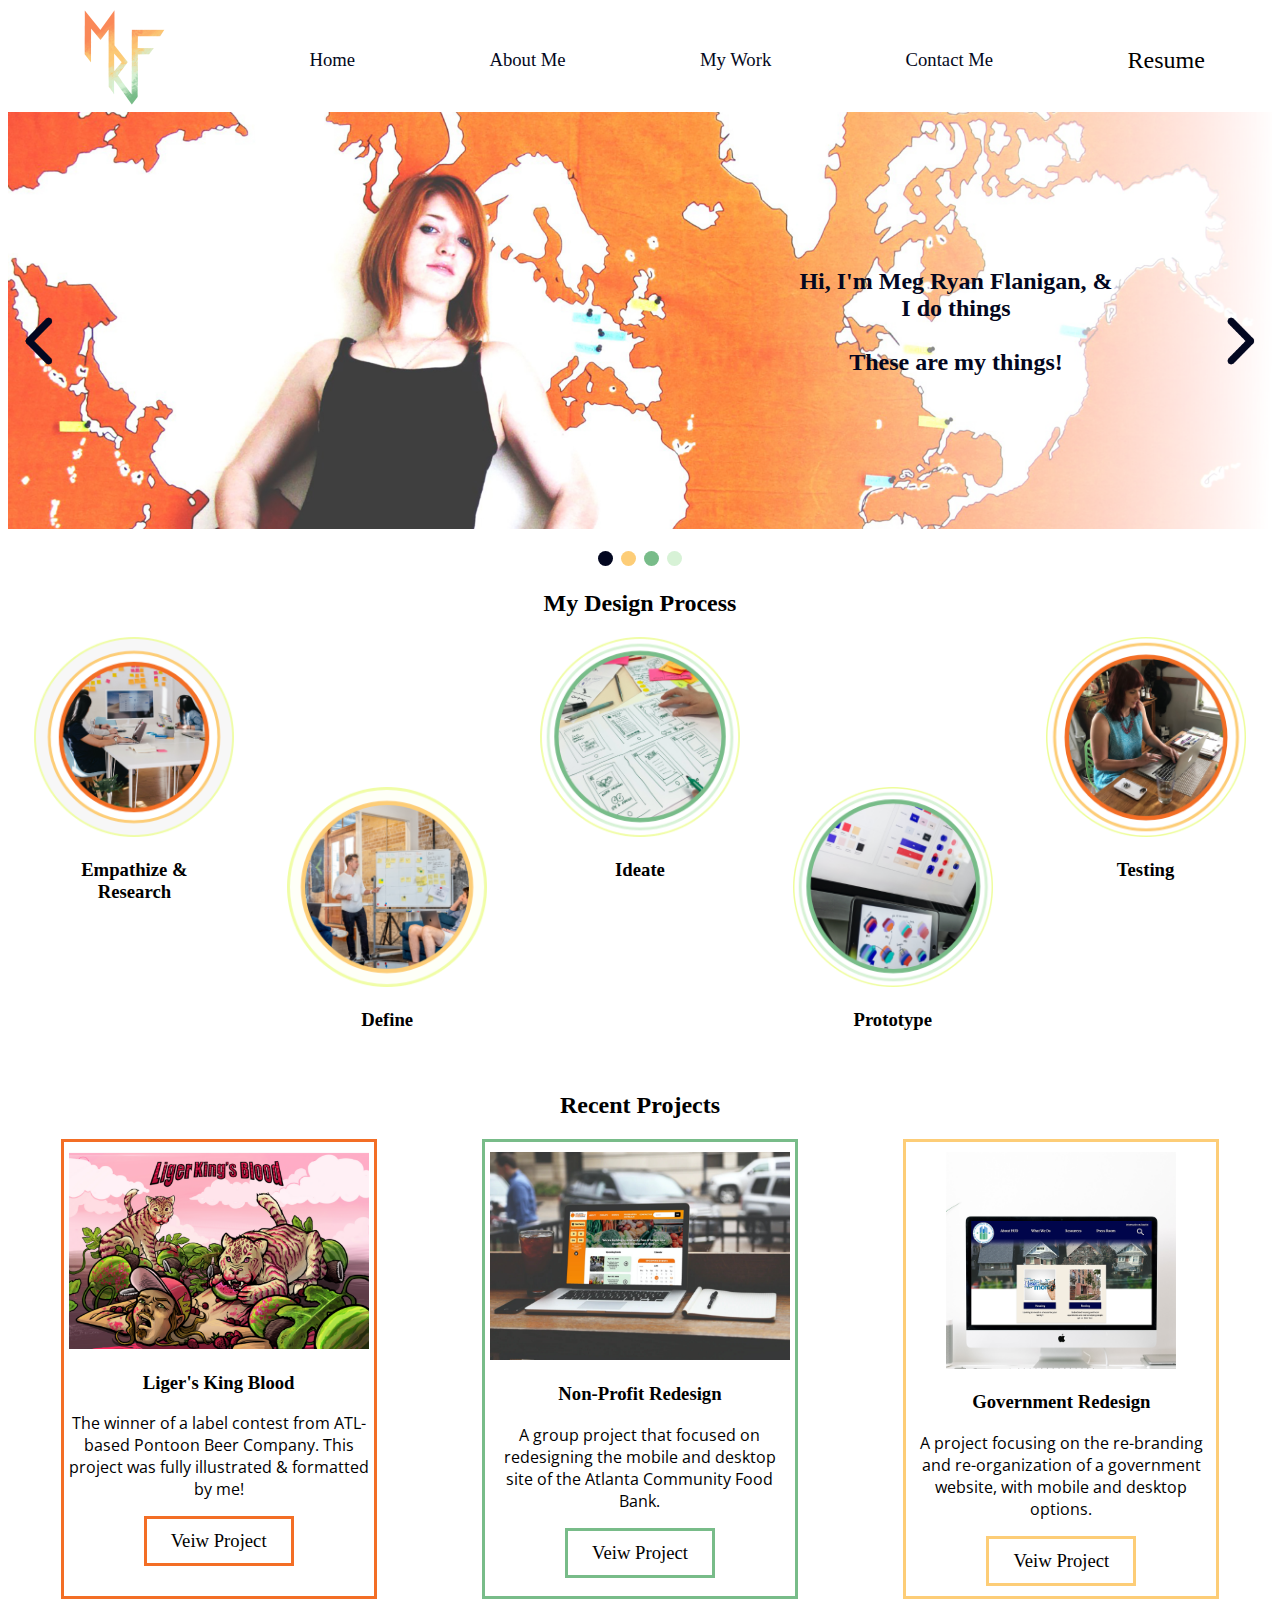
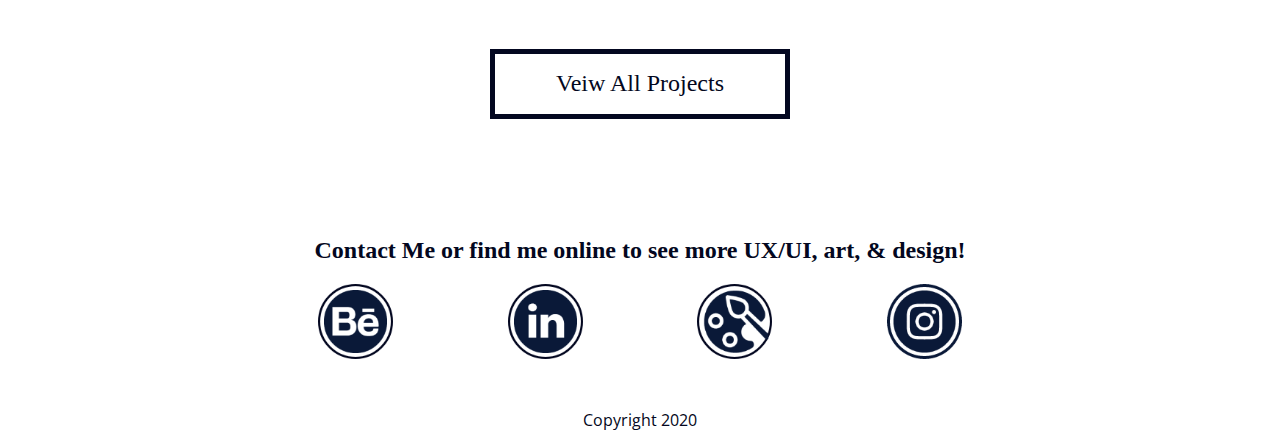
==== index.html @ c644598f "Added google analytics" ====
<!DOCTYPE html>
<html lang="en">
<head>
    <meta charset="UTF-8">
    <meta name="viewport" content="width=device-width, initial-scale=1.0">
    <title>Meg Ryan Flanigan Portfolio</title>
    <!-- Global site tag (gtag.js) - Google Analytics -->
<script async src="https://www.googletagmanager.com/gtag/js?id=UA-165675591-1"></script>
<script>
  window.dataLayer = window.dataLayer || [];
  function gtag(){dataLayer.push(arguments);}
  gtag('js', new Date());

  gtag('config', 'UA-165675591-1');
</script>

</head>
<link href="https://fonts.googleapis.com/css2?family=Baloo+2:wght@400;500;600&family=Open+Sans:ital@0;1&display=swap" rel="stylesheet">
<link rel="stylesheet" type="text/css" href="CSS/style.css">
<body>

    <nav>

        <div class="nav-item"><img id="logo" src="Images/logo-icon.png" alt="Artists Logo" height="100px"></div>
        <div class="nav-item nav-title home currantPage"><a href="index.html" class="home"></a>Home</a></div>
        <div class="nav-item nav-title about"><a href="about.html" class="about-me">About Me</a></div>
        <div class="nav-item nav-title work"><a href="work.html" class="my-work">My Work</a></div>
        <div class="nav-item nav-title contact">Contact Me</div>
        <div class="nav-item Resume">Resume</div>

        <div class="icons">
            <img src="Images/logo-icon.png" height="100px">
            <a href="index.html">
                <img src="Images/homeIcon.png" height="50px" class="icon-title">
            </a>
            <a href="about.html">
                <img src="Images/user.png" height="50px" class="icon-title">
            </a>
            <a href="work.html">
                <img src="Images/work.png" height="50px" class="icon-title">
            </a>
            <img class="icon-title" src="Images/mail.png" height="50px">
            <img src="Images/resumeIcon.png" height="50px">
          </div>
    
    </nav>

   <!-- <div class="slideshow-container">
        <div class="slider-outer">

            <a class="prev" onclick="plusSlides(-1)"><img src="Images/ArrowPrev.png" height="50px" alt=""></a>

                <div class="slider-inner">

                <div class="mySlides active">
                     <img src="Images/HiHero.png" style="width:100%">
                     <div class="text">Hi, I'm Meg Ryan Flanigan, & I do things <br> <br>These are my things!</div>
                </div>
        
                <div class="mySlides">
                     <img src="Images/UX:UIHero.png" style="width:100%">
                     <div class="text">UX & UI Design</div>
                </div>
        
                <div class="mySlides">
                     <img src="Images/GDHero.png" style="width:100%">
                     <div class="text">Graphic Design</div>
                </div>

                <div class="mySlides">
                     <img src="Images/ArtHerp.png" style="width:100%">
                     <div class="text">Art & Illustration</div>
                </div>

                </div>

          <a class="next" onclick="plusSlides(1)"><img src="Images/ArrowNext.png" height="50px" alt=""></a>
        </div>
       
    </div>-->

    <!-- Slideshow container -->
<div class="slideshow-container">

    <!-- Full-width images with number and caption text -->
    <div class="mySlides">
        <img src="Images/HiHero.png" style="width:100%">
        <div class="text">Hi, I'm Meg Ryan Flanigan, & I do things <br> <br>These are my things!</div>
   </div>

   <div class="mySlides">
        <img src="Images/UX:UIHero.png" style="width:100%">
        <div class="text">UX & UI Design</div>
   </div>

   <div class="mySlides">
        <img src="Images/GDHero.png" style="width:100%">
        <div class="text">Graphic Design</div>
   </div>

   <div class="mySlides">
        <img src="Images/ArtHerp.png" style="width:100%">
        <div class="text">Art & Illustration</div>
   </div>
  
    <!-- Next and previous buttons -->
    <a class="prev" onclick="plusSlides(-1)"><img src="Images/ArrowPrev.png" height="50px" alt=""></a>
    <a class="next" onclick="plusSlides(1)"><img src="Images/ArrowNext.png" height="50px" alt=""></a>
  </div>
  <br>
  
  <!-- The dots/circles -->
  <div style="text-align:center">
    <span class="dot one" onclick="currentSlide(1)"></span>
    <span class="dot two" onclick="currentSlide(2)"></span>
    <span class="dot three" onclick="currentSlide(3)"></span>
    <span class="dot four" onclick="currentSlide(4)"></span>
  </div>

    <h2>My Design Process</h2>

    <div class="skills-container">

        
        <div class=" process up"><img id="Empathize" src="Images/Empathy-Research.png" width="200px" alt=""><h3>Empathize & <br> Research</h3></div>
        <div id="EmpathySkills">
            <h3>Empathize & Research</h3>
            <p>Proto-personas <br>Writing surveys & polls<br>User Observation<br>Qualitative Interviews<br><br>Great communication & people skills from a decade in the service industry, combined with an interest in why people do what they do, makes for solid User Research (in my opinion anyway)!</p>
        </div>
        <div class=" process down"><img id="Definition" src="Images/Ideate.png" width="200px" alt=""><h3>Define</h3></div>
        <div id="DefinitionSkills">
            <h3>Definition</h3>
            <p>Affinity Diagrams<br>User Insights<br>Data Analysis<br>User Personas<br>Competitor Analysis</p>
        </div>
        <div class="process up"><img id="Ideation" src="Images/Define.png" width="200px" alt=""><h3>Ideate</h3></div>
        <div id="IdeationSkills">
            <h3>Ideation</h3>
            <p>Sketching, so much sketching<br>Storyborading & Storytelling<br>Brainstorming<br>UI Design<br>Annotating and Redlining<br><br>I have a deep passion for the UI and branding aspect of projects, so I have a lot of experience in this area. I enjoy trying many different options in order to get the combination that will look and work the best according to what the product needs.</p>
        </div>
        <div class=" process down"><img id="Prototyping" src="Images/Proto.png" width="200px" alt=""><h3>Prototype</h3></div>
        <div id="PrototypingSkills">
            <h3>Prototypying</h3>
            <p>Strong design skills, background in graphic design and art.<br>Wireframing<br>Advanced Prototyping<br>XD & Figma<br>Branding<br><br>I believe in order to sell a product, users and stakeholders should be able to see almost exactly how it would work. I love going in to the smaller details and creating prototypes that look and act almost exactly like the finished product, for the most accurate user tests.</p>
        </div>
        <div class="process up"><img id="Testing" src="Images/Test.png" width="200px" alt=""><h3>Testing</h3></div>
        <div id="TestingSkills">
            <h3>Testing</h3>
            <p>Usability testing<br>Task Analysis<br>Presentations<br>User Interaction</p>
        </div>
       
    </div>

    <h2>Recent Projects</h2>

    <div class="Recent-Projects">
      
        <div class="project LKB">
            <img src="Images/LigerKingsBlood.png" width="300px" alt="">
            <h3>Liger's King Blood</h3>
            <p>The winner of a label contest from ATL-based Pontoon Beer Company. This project was fully illustrated & formatted by me!</p>
            <button class="LKB">Veiw Project</button>
        </div>

        <div class="project AFB">
            <img src="Images/FoodMock.png" width="300px" alt="">
            <h3>Non-Profit Redesign</h3>
            <p>A group project that focused on redesigning the mobile and desktop site of the Atlanta Community Food Bank. </p>
            <button class="AFB">Veiw Project</button>
        </div>

        <div class="project HUD">
            <img src="Images/HUDMock.png" width="230px" alt="">
            <h3>Government Redesign</h3>
            <p>A project focusing on the re-branding and re-organization of a government website, with mobile and desktop options.</p>
            <button class="HUD">Veiw Project</button>
        </div>
    </div>

    <div class="lastButton">
        <button class="AllProjects"><a href="work.html" class="my-work">Veiw All Projects</button>
    </div>
    
    <br>

<footer>
    <h2>Contact Me or find  me online to see more UX/UI, art, & design!</h2>
    <div class="foot-icons">
        <img src="Images/Behance.png" width="75px" height="75px" alt="">
        <img src="Images/Linkin.png" width="75px" height="75px" alt="">
        <img src="Images/ArtSite.png" width="75px" height="75px" alt="">
        <img src="Images/Group 25.png" width="75px" height="75px" alt="">
    </div>
    <p>Copyright 2020</p>
</footer>

<script
src="https://code.jquery.com/jquery-3.4.1.js"></script>
<script src="js/index.js"></script>
---- CSS/style.css ----
/*General Stuff*/
h1, h2 , h3, h4, h5, h6 {
    font-family: 'Baloo Da 2', cursive;
    text-align: center;
}

p {
    font-family: 'Open Sans', sans-serif;
}

button {
    font-family: 'Baloo Da 2', cursive;
    font-weight: 400;
    font-size: 14pt;
    width: 150px;
    height: 50px;
    background-color: white;
    border: #030720 3px solid;
}

a {
    color: #030720;
    text-decoration: none;
}

a:hover {
    font-weight: 600;
}
/*Nav Stuff*/
nav {
    width: 100%;
    display: flex;
    justify-content: space-around;
    align-items: center;
}

.icons {
    display: none;
}

.nav-title {
    font-family: 'Baloo Da 2', cursive;
    text-decoration: none;
    font-weight: 400;
    font-size: 14pt;
    color: #030720;
}

/* Specific Nav Items*/

.Resume {
    font-family: 'Baloo Da 2', cursive;
    font-size: 18pt;
    font-weight: 500;
}

.Resume:hover {
    color: #F36E25;
    font-weight: 600;
}


/*Hero Carosoul*/

/* Slideshow container */
.mySlides {
    position: relative;
  text-align: center;
  color:#030720;
  display: none;
}

/*.active {
    display: inline-block;
}*/

.text {
  font-family: 'Baloo Da 2', cursive;
  font-size: 18pt;
  font-weight: 600;  
  position: absolute;
  top: 50%;
  left: 75%;
  transform: translate(-50%, -50%);
}

/* Slideshow container */

.slideshow-container {
  max-width: 100%;
  position: relative;
  margin: auto;
}

/* Hide the images by default */
.mySlides {
  display: none;
}

/* Next & previous buttons */
.prev, .next {
  cursor: pointer;
  position: absolute;
  top: 50%;
  width: auto;
  margin-top: -22px;
  padding: 16px;
  color: white;
  font-weight: bold;
  font-size: 18px;
  transition: 0.6s ease;
  border-radius: 0 3px 3px 0;
  user-select: none;
}

/* Position the "next button" to the right */
.next {
  right: 0;
  border-radius: 3px 0 0 3px;
}

/* On hover, add a black background color with a little bit see-through */
.prev:hover, .next:hover {
  background-color: rgba(0,0,0,0.8);
}


/* The dots/bullets/indicators */
.dot {
  cursor: pointer;
  height: 15px;
  width: 15px;
  margin: 0 2px;
  background-color: #ddd;
  border-radius: 50%;
  display: inline-block;
  transition: background-color 0.6s ease;
}

.one {
    background-color: #F36E25;
}
.two {
    background-color: #FDCD77;
}
.three {
    background-color: #78BC89;
}
.four {
    background-color: #D7F2D6;
}
.active, .dot:hover {
  background-color: #030720;
}

/* Fading animation */
.fade {
  -webkit-animation-name: fade;
  -webkit-animation-duration: 1.5s;
  animation-name: fade;
  animation-duration: 1.5s;
}

@-webkit-keyframes fade {
  from {opacity: .4}
  to {opacity: 1}
}

@keyframes fade {
  from {opacity: .4}
  to {opacity: 1}
}

/*Skills*/
.skills-container {
    display: flex;
    flex-direction: row;
    justify-content: space-around;
    text-align: center;
}


.up {
    margin-bottom: 150px;
}

.down {
    margin-top: 150px;
}

#EmpathySkills {
    width: 300px;
    height: auto;
    position: absolute;
    left: 250px;
    padding: 10px;
    background-color: #ffffff;
    border: solid 3px #F36E25;
    box-shadow: 5px 5px 5px #F36E25;
    z-index: 100;
    display: none;
}

#DefinitionSkills {
    width: 300px;
    height: auto;
    position: absolute;
    padding: 10px;
    background-color: #ffffff;
    box-shadow: 5px 5px 5px #FDCD77;
    border: solid 3px #FDCD77;
    z-index: 100;
    display: none;
}

#IdeationSkills {
    width: 300px;
    height: auto;
    position: absolute;
    right: 150px;
    padding: 10px;
    background-color: #ffffff;
    box-shadow: 5px 5px 5px #78BC89;
    border: solid 3px #78BC89;
    z-index: 100;
    display: none;
}

#PrototypingSkills {
    width: 300px;
    height: auto;
    position: absolute;
    padding: 10px;
    background-color: #ffffff;
    box-shadow: 5px 5px 5px #78BC89;
    border: solid 3px #78BC89;
    z-index: 100;
    display: none;
}

#TestingSkills {
    width: 300px;
    height: auto;
    position: absolute;
    right: 200px;
    padding: 10px;
    background-color: #ffffff;
    box-shadow: 5px 5px 5px #F36E25;
    border: solid 3px #F36E25;
    z-index: 100;
    display: none;
}

/*Recent Projects*/
.Recent-Projects {
    display: flex;
    flex-direction: row;
    justify-content: space-around;
    text-align: center;
}

.project {
    width: 300px;
    padding: 10px 5px 10px 5px;
}
/* Specific Projects*/

.Recent-Projects .LKB {
    border: 3px solid #F36E25;
}

.Recent-Projects .AFB {
    border: 3px solid #78BC89;
}

.Recent-Projects .HUD {
    border: 3px solid #FDCD77;
}


.lastButton {
    display: flex;
    justify-content: center;

}
.AllProjects {
    width: 300px;
    height: 70px;
    border: solid 5px #030720;
    margin-top: 50px;
    font-size: 18pt;
}
button:hover {
    font-weight: 600;
    border: solid #030720 5px;
}

/*About CSS*/
#aboutMe {
    display: flex;
    justify-content: start;
    margin-left: 50px;
    margin-top: -20px;
}

/*.fact-text {
    font-family: 'Baloo Da 2', cursive;
    font-size: 14px;
    text-align: center;
}*/



#mainAbout {
    display: flex;
    justify-content: center;
    margin-left: 5%;
    margin-right: 5%;
    margin-bottom: 1%;
}

#Hi {
    color: #fa8858;
    text-align: left;
}

#mainPara {
    display: flex;
    flex-direction: column;
    padding-left: 20px;
}

#mainImage {
    float: left;
}

#otherAbout {
    display: flex;
    flex-direction: column;
    justify-content: left;
    align-items: flex-start;
    margin-left: 15%;
    margin-right: 15%;
    margin-bottom: 1%;
}

.otherInterests {
    font-family: 'Baloo Da 2', cursive;
    font-size: 18pt;
    color: #fa8858;
    background:none ;
}

#otherPics {
    display: flex;
    justify-content: center;
    margin-bottom: 40px;
}

.top {
    margin-bottom: 50px;
}

.bottom {
    margin-top: 50px;
}


/*Work*/
.csInfo {
    display: flex;
    justify-content: center;
    flex-direction: column;
    align-items: center;
    background-color: #030720;
    color: #D7F2D6;
    text-align: center;
    height: 300px;
}
/*Grid*/

#workGrid {
    margin: 0px 8% 5% 8%;
    display: grid;
    grid-template-columns: 1fr 1fr 1fr;
    grid-template-rows: auto auto auto;
    row-gap: 10px;
    grid-template-areas:  
    "hudMock hudInfo hudInfo"
    "victualInfo victualInfo victualMock"
    "foodMock foodInfo foodInfo";
}


#hudMock {
    grid-area: hudMock;
    text-align: center;
}
#hudInfo {
    grid-area: hudInfo;
}

#victualInfo {
    grid-area: victualInfo;
}
#victualMock {
    grid-area: victualMock;
    text-align: center;
}

#foodMock {
    grid-area: foodMock;
    text-align: center;
}
#foodInfo {
    grid-area: foodInfo;
}

#csButtonOrange {
    background-color: #ffffff;
    border: #F36E25 solid 3px;
    width: 200px;
}

#csButtonYellow {
    background-color: #ffffff;
    border: #FDCD77 solid 3px;
    width: 200px;
}

#csButtonGreen {
    background-color: #ffffff;
    border: #78BC89 solid 3px;
    width: 200px;
}

.csTitle {
    color: #fa8858;
}


/*Footer*/
footer {
    margin-top: 100px;
    text-align: center;
}

.foot-icons {
    margin-left: 20%;
    margin-right: 20%;
    display: flex;
    flex-direction: row;
    justify-content: space-around;
    margin-bottom: 50px;
}


/*Median Queries*/

@media only screen and (max-width: 900px) {
    
    .nav-item {
      display: none;
    }
    .icons {
        width: 100%;
        display: flex;
        justify-content: space-around;
        align-items: center;
    }
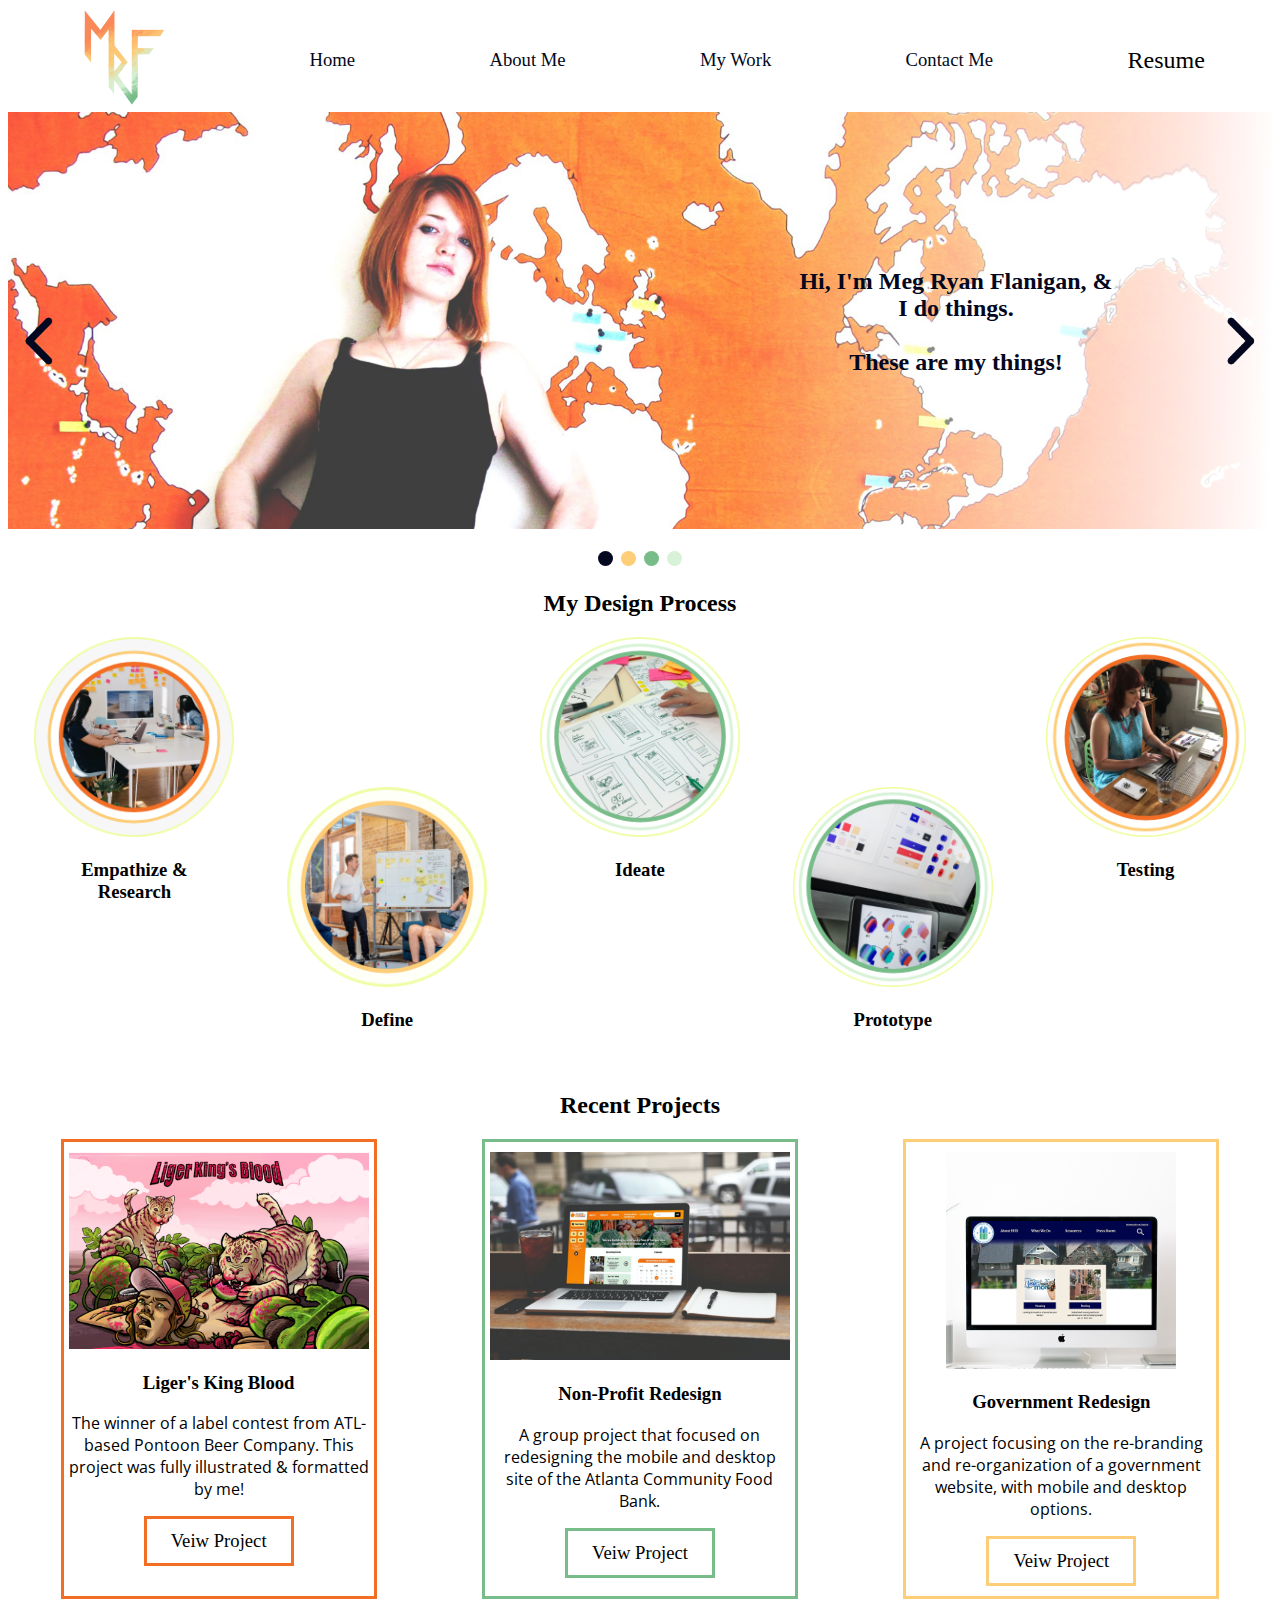
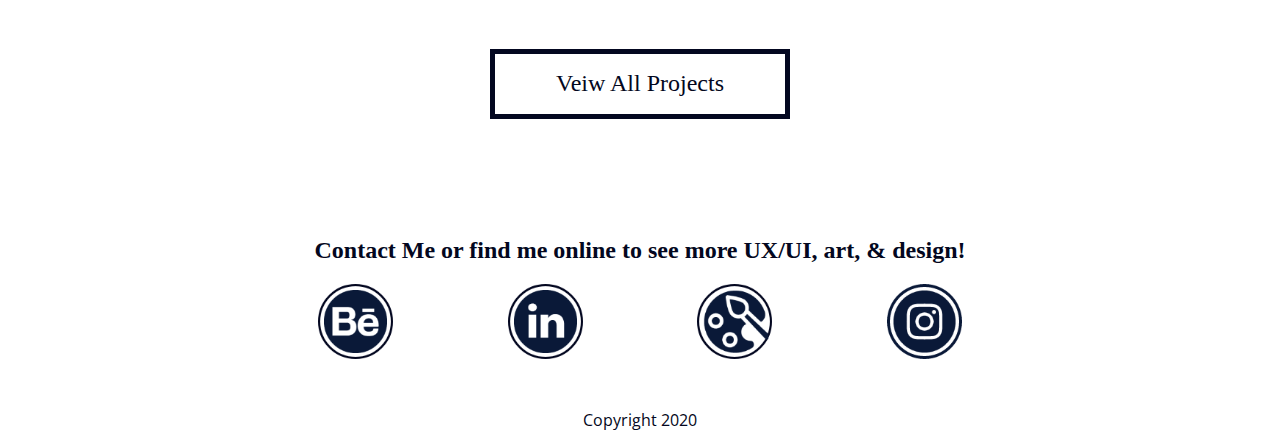
==== commit cca5c648: "New files" ====
--- a/index.html
+++ b/index.html
@@ -1,9 +1,6 @@
 <!DOCTYPE html>
 <html lang="en">
 <head>
-    <meta charset="UTF-8">
-    <meta name="viewport" content="width=device-width, initial-scale=1.0">
-    <title>Meg Ryan Flanigan Portfolio</title>
     <!-- Global site tag (gtag.js) - Google Analytics -->
 <script async src="https://www.googletagmanager.com/gtag/js?id=UA-165675591-1"></script>
 <script>
@@ -13,6 +10,22 @@
 
   gtag('config', 'UA-165675591-1');
 </script>
+
+<!-- Hotjar Tracking Code for https://megryanflani.github.io/UX_UI_HW_19/ -->
+<script>
+    (function(h,o,t,j,a,r){
+        h.hj=h.hj||function(){(h.hj.q=h.hj.q||[]).push(arguments)};
+        h._hjSettings={hjid:1798581,hjsv:6};
+        a=o.getElementsByTagName('head')[0];
+        r=o.createElement('script');r.async=1;
+        r.src=t+h._hjSettings.hjid+j+h._hjSettings.hjsv;
+        a.appendChild(r);
+    })(window,document,'https://static.hotjar.com/c/hotjar-','.js?sv=');
+</script>
+
+    <meta charset="UTF-8">
+    <meta name="viewport" content="width=device-width, initial-scale=1.0">
+    <title>Meg Ryan Flanigan Portfolio</title>
 
 </head>
 <link href="https://fonts.googleapis.com/css2?family=Baloo+2:wght@400;500;600&family=Open+Sans:ital@0;1&display=swap" rel="stylesheet">
@@ -85,7 +98,7 @@
     <!-- Full-width images with number and caption text -->
     <div class="mySlides">
         <img src="Images/HiHero.png" style="width:100%">
-        <div class="text">Hi, I'm Meg Ryan Flanigan, & I do things <br> <br>These are my things!</div>
+        <div class="text">Hi, I'm Meg Ryan Flanigan, & I do things. <br> <br>These are my things!</div>
    </div>
 
    <div class="mySlides">
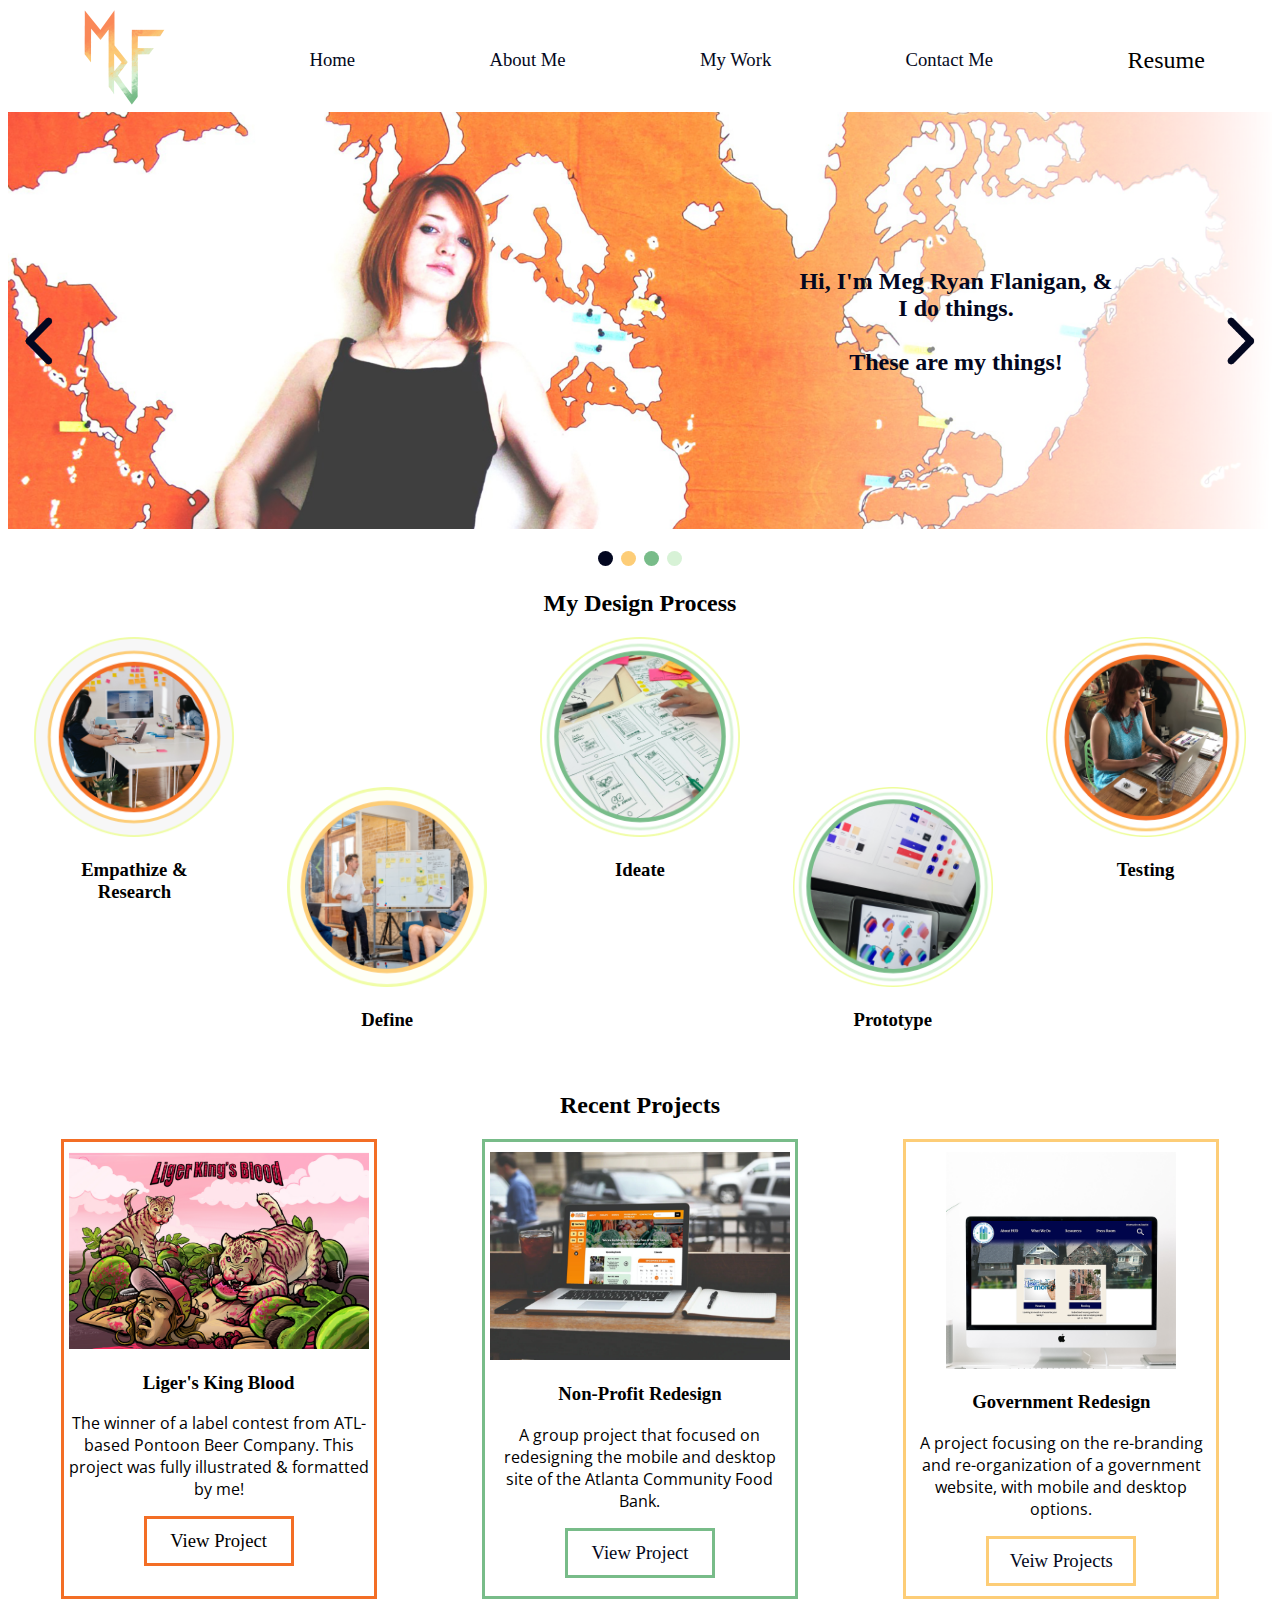
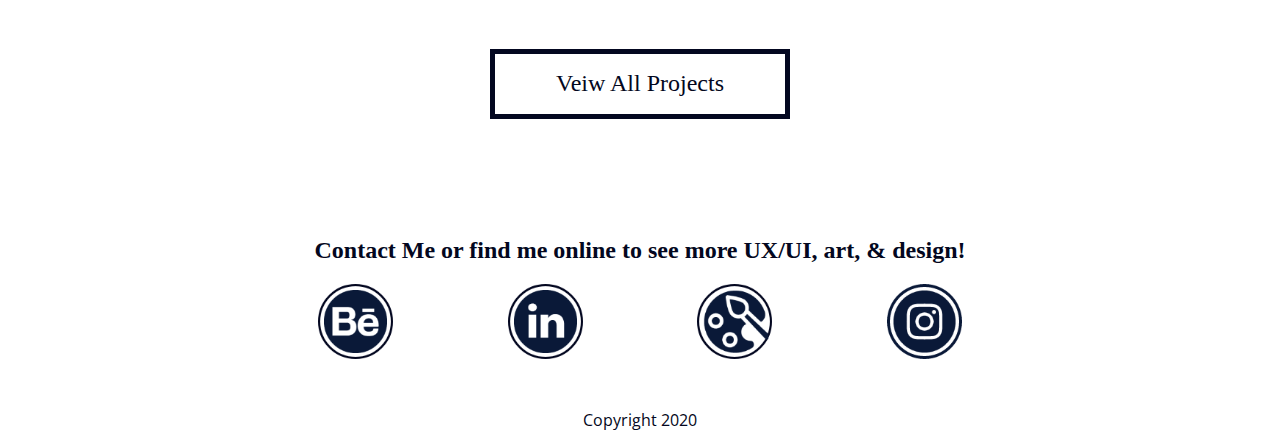
==== commit 3776b336: "PDF Test" ====
--- a/index.html
+++ b/index.html
@@ -171,21 +171,21 @@
             <img src="Images/LigerKingsBlood.png" width="300px" alt="">
             <h3>Liger's King Blood</h3>
             <p>The winner of a label contest from ATL-based Pontoon Beer Company. This project was fully illustrated & formatted by me!</p>
-            <button class="LKB">Veiw Project</button>
+            <button class="LKB">View Project</button>
         </div>
 
         <div class="project AFB">
             <img src="Images/FoodMock.png" width="300px" alt="">
             <h3>Non-Profit Redesign</h3>
             <p>A group project that focused on redesigning the mobile and desktop site of the Atlanta Community Food Bank. </p>
-            <button class="AFB">Veiw Project</button>
+            <button class="AFB"><a href="CaseStudies/NonProfotcs.pdf" target="_blank">View Project</a></button>
         </div>
 
         <div class="project HUD">
             <img src="Images/HUDMock.png" width="230px" alt="">
             <h3>Government Redesign</h3>
             <p>A project focusing on the re-branding and re-organization of a government website, with mobile and desktop options.</p>
-            <button class="HUD">Veiw Project</button>
+            <button class="HUD"><a href="CaseStudies/HUDcs.pdf" target="_blank">Veiw Projects</a></button>
         </div>
     </div>
 
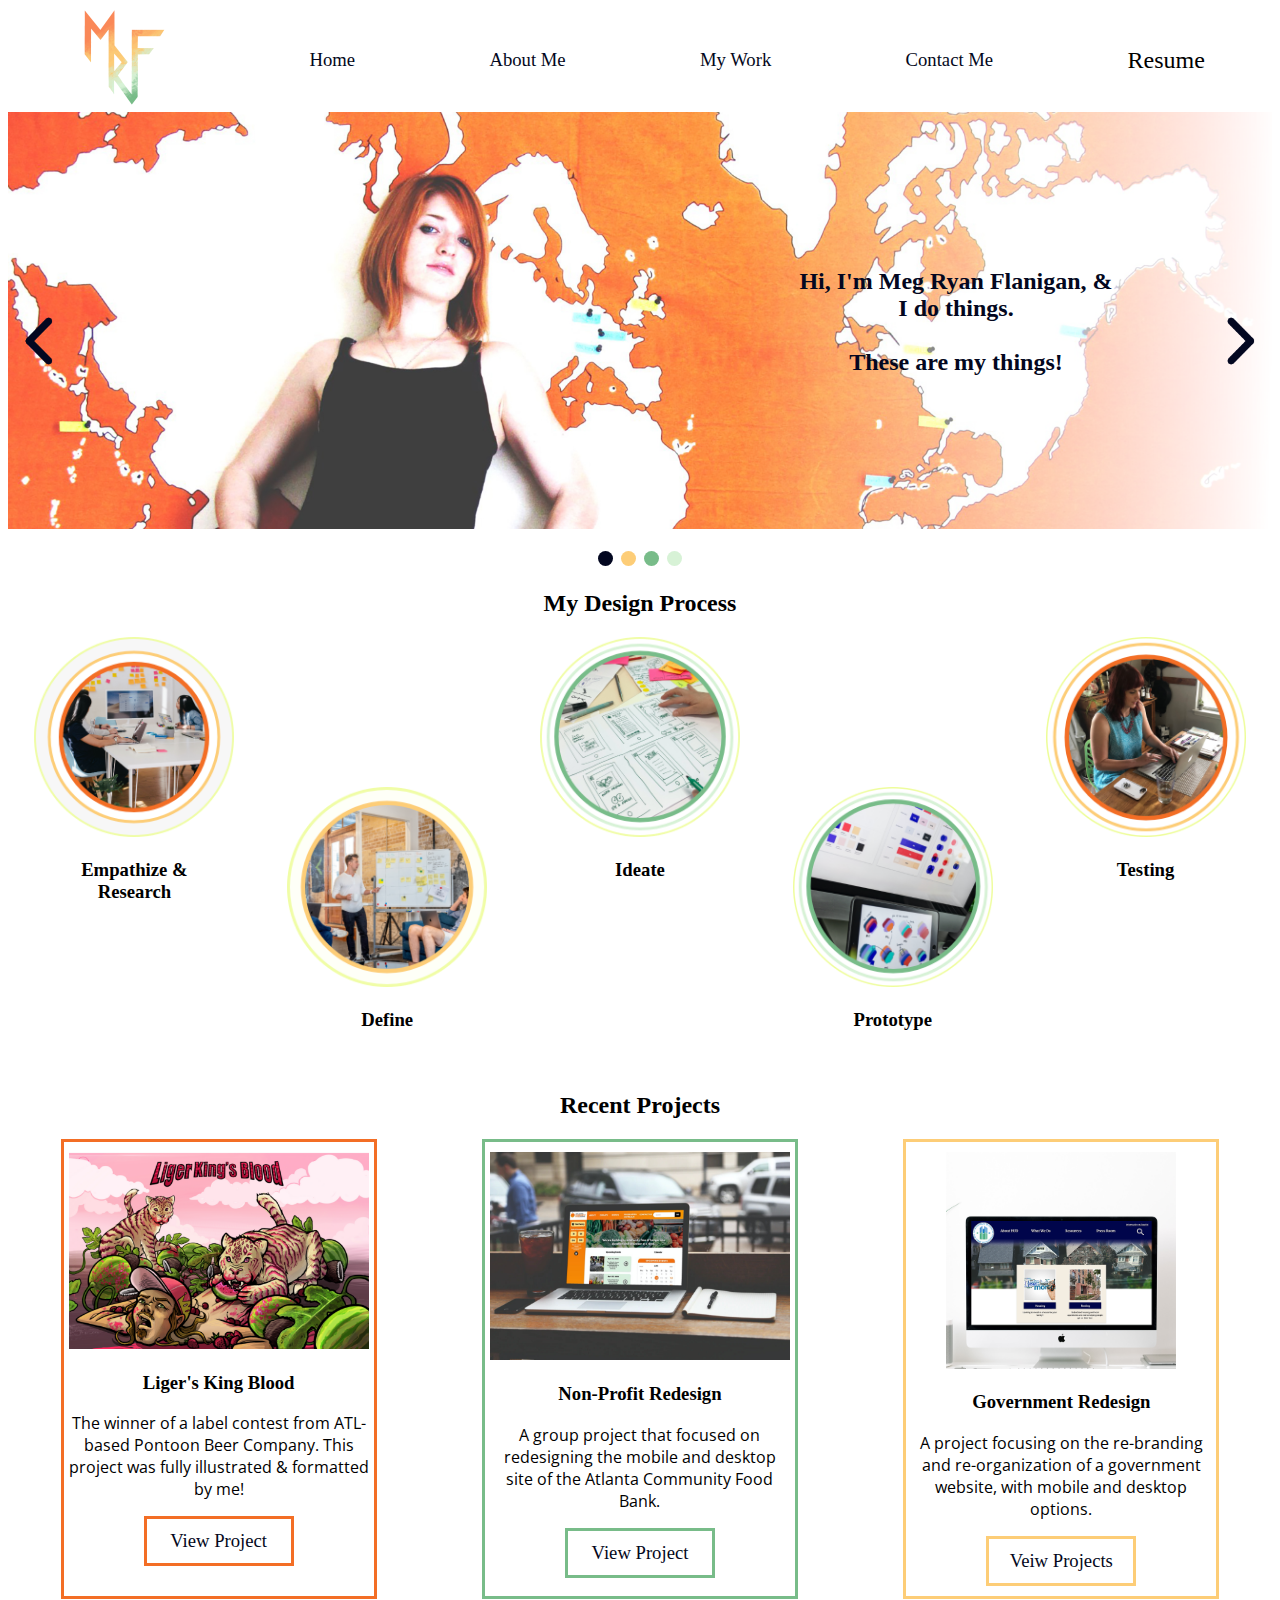
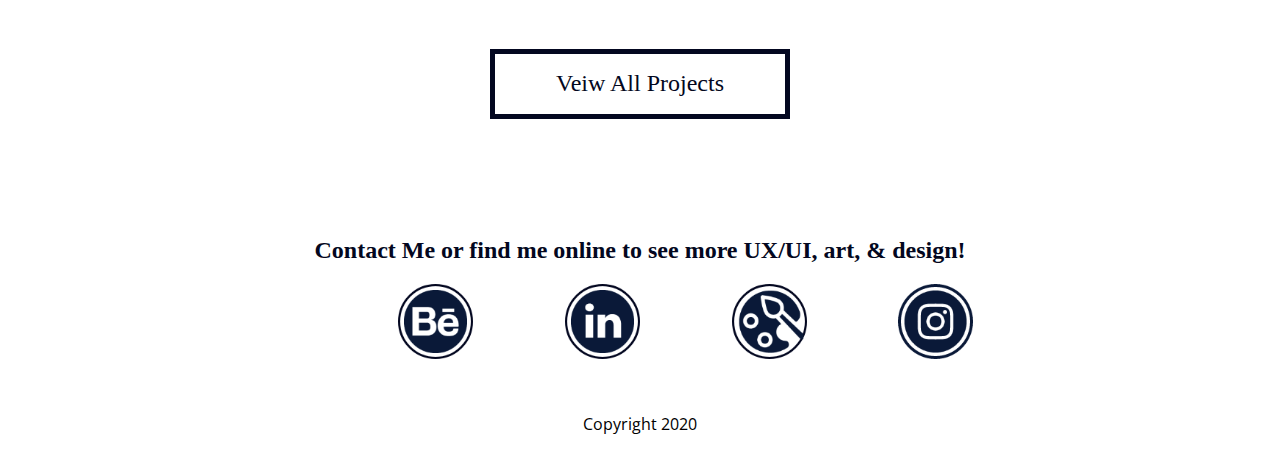
==== commit 67b2e165: "Updated Work, Added PDF links" ====
--- a/index.html
+++ b/index.html
@@ -171,7 +171,7 @@
             <img src="Images/LigerKingsBlood.png" width="300px" alt="">
             <h3>Liger's King Blood</h3>
             <p>The winner of a label contest from ATL-based Pontoon Beer Company. This project was fully illustrated & formatted by me!</p>
-            <button class="LKB">View Project</button>
+            <button class="LKB"><a href="CaseStudies/LKB.pdf" target="_blank">View Project</a></button>
         </div>
 
         <div class="project AFB">
@@ -198,9 +198,9 @@
 <footer>
     <h2>Contact Me or find  me online to see more UX/UI, art, & design!</h2>
     <div class="foot-icons">
-        <img src="Images/Behance.png" width="75px" height="75px" alt="">
-        <img src="Images/Linkin.png" width="75px" height="75px" alt="">
-        <img src="Images/ArtSite.png" width="75px" height="75px" alt="">
+        <a href="https://www.behance.net/megryanflani"><img src="Images/Behance.png" width="75px" height="75px" alt=""></a>
+        <a href="https://www.linkedin.com/in/meg-ryan-flani/"><img src="Images/Linkin.png" width="75px" height="75px" alt=""></a>
+        <a href="https://www.megryanflani.com/"><img src="Images/ArtSite.png" width="75px" height="75px" alt=""></a>
         <img src="Images/Group 25.png" width="75px" height="75px" alt="">
     </div>
     <p>Copyright 2020</p>
--- a/CSS/style.css
+++ b/CSS/style.css
@@ -384,12 +384,13 @@
     margin: 0px 8% 5% 8%;
     display: grid;
     grid-template-columns: 1fr 1fr 1fr;
-    grid-template-rows: auto auto auto;
+    grid-template-rows: auto auto auto auto;
     row-gap: 10px;
     grid-template-areas:  
     "hudMock hudInfo hudInfo"
     "victualInfo victualInfo victualMock"
-    "foodMock foodInfo foodInfo";
+    "foodMock foodInfo foodInfo"
+    "LKBInfo LKBInfo LKBMock";
 }
 
 
@@ -415,6 +416,14 @@
 }
 #foodInfo {
     grid-area: foodInfo;
+}
+
+#LKBMock {
+    grid-area: LKBMock;
+    text-align: center;
+}
+#LKBInfo {
+    grid-area: LKBInfo;
 }
 
 #csButtonOrange {
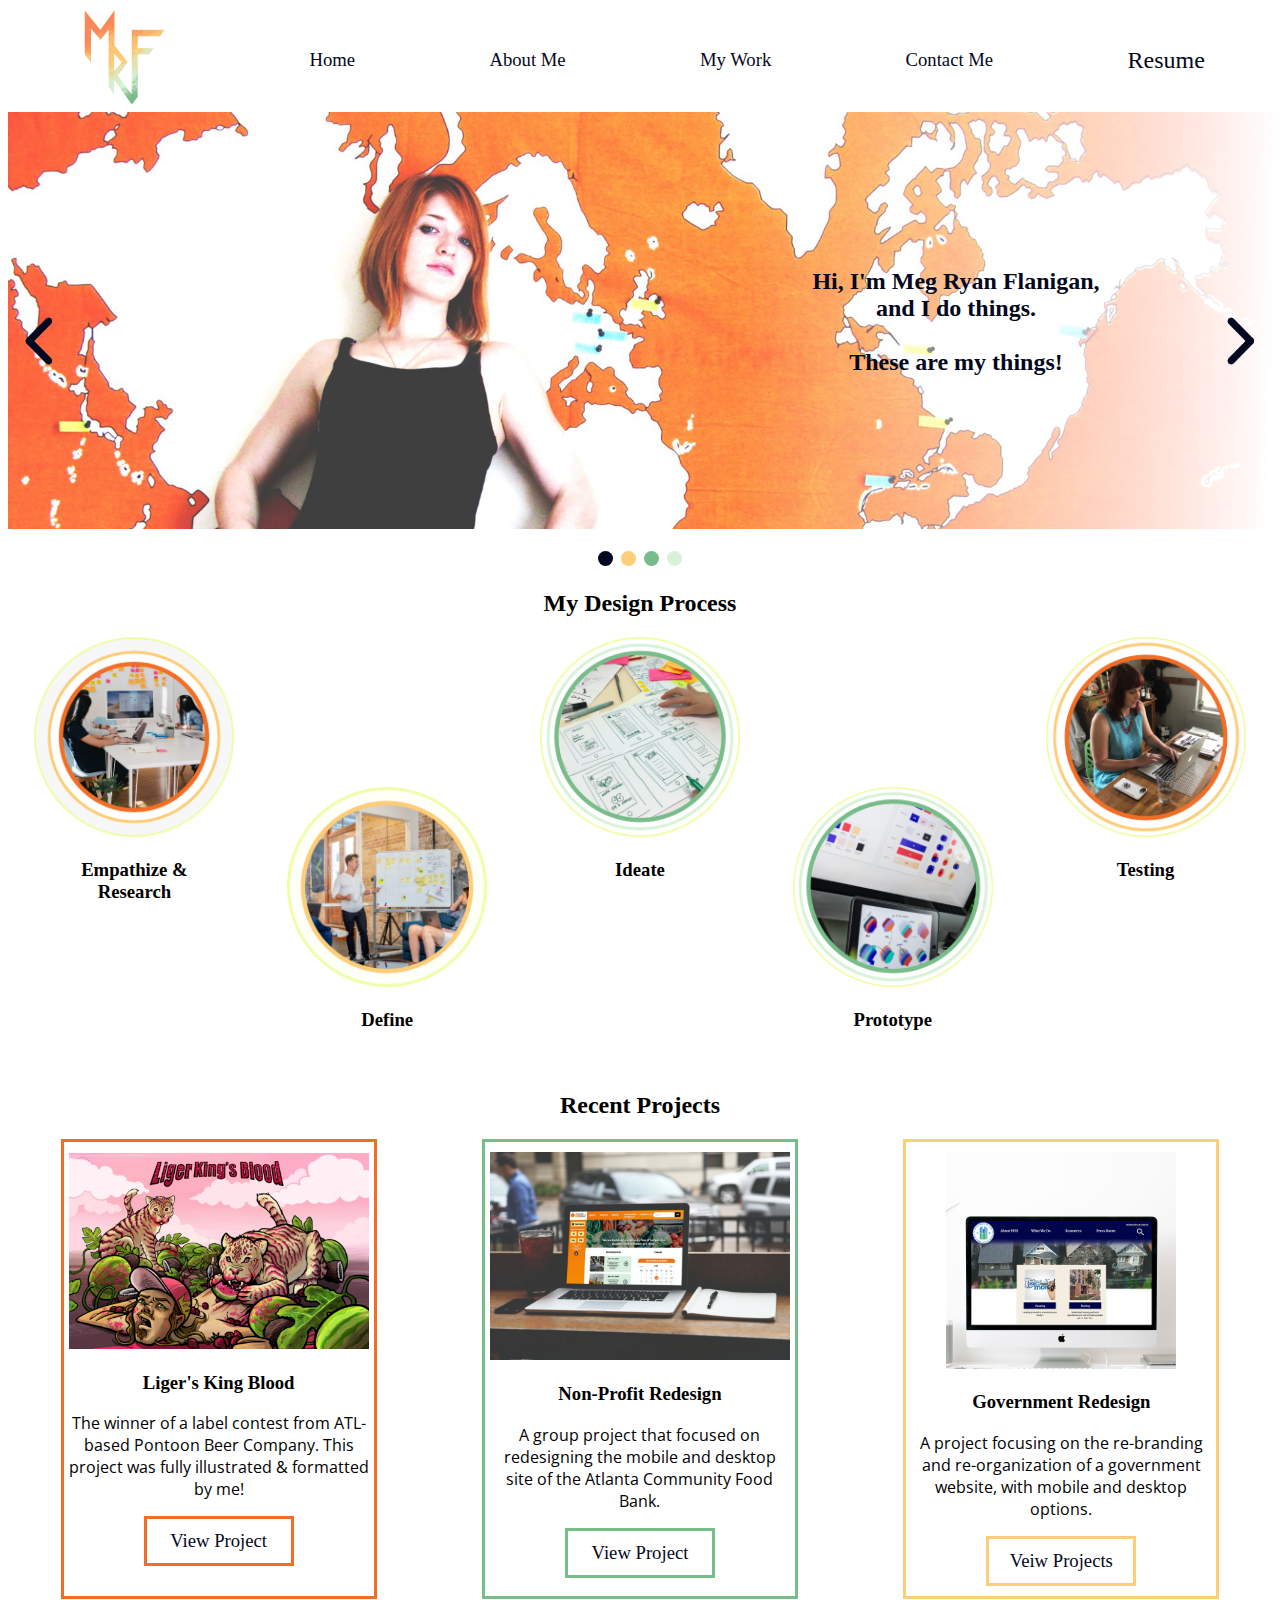
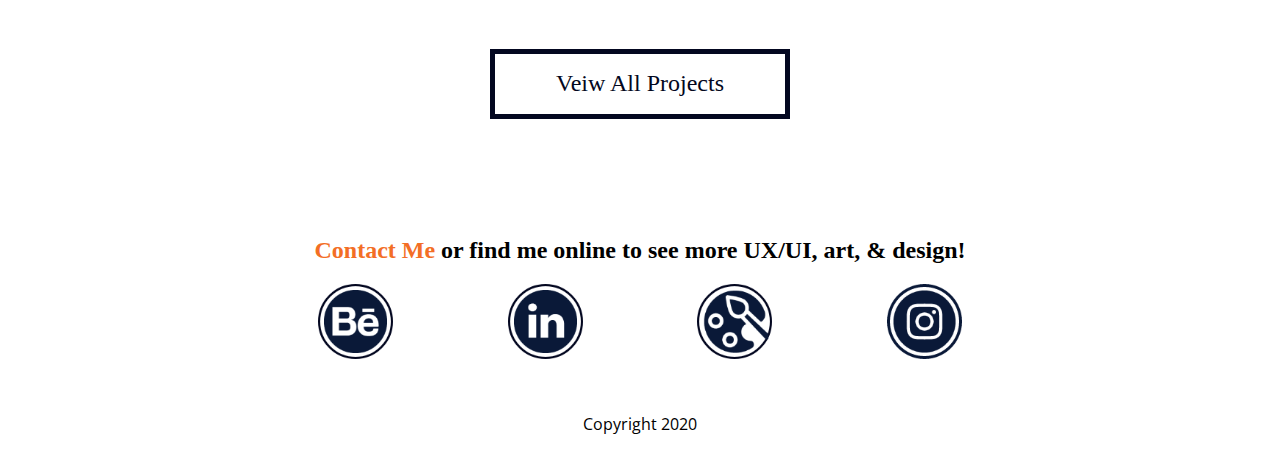
==== commit c3007a7b: "Resume/Contact" ====
--- a/index.html
+++ b/index.html
@@ -38,8 +38,10 @@
         <div class="nav-item nav-title home currantPage"><a href="index.html" class="home"></a>Home</a></div>
         <div class="nav-item nav-title about"><a href="about.html" class="about-me">About Me</a></div>
         <div class="nav-item nav-title work"><a href="work.html" class="my-work">My Work</a></div>
-        <div class="nav-item nav-title contact">Contact Me</div>
-        <div class="nav-item Resume">Resume</div>
+        <div class="nav-item nav-title contact"><a href="mailto: megryanflani@gmail.com">Contact Me</a></div>
+        <div class="nav-item Resume">
+            <a href="CaseStudies/CareerResume.pdf" target="_blank">Resume</a>
+        </div>
 
         <div class="icons">
             <img src="Images/logo-icon.png" height="100px">
@@ -53,7 +55,9 @@
                 <img src="Images/work.png" height="50px" class="icon-title">
             </a>
             <img class="icon-title" src="Images/mail.png" height="50px">
-            <img src="Images/resumeIcon.png" height="50px">
+            <a href="CaseStudies/CareerResume.pdf">
+                <img src="Images/resumeIcon.png" height="50px">
+            </a>    
           </div>
     
     </nav>
@@ -98,7 +102,7 @@
     <!-- Full-width images with number and caption text -->
     <div class="mySlides">
         <img src="Images/HiHero.png" style="width:100%">
-        <div class="text">Hi, I'm Meg Ryan Flanigan, & I do things. <br> <br>These are my things!</div>
+        <div class="text">Hi, I'm Meg Ryan Flanigan, and I do things. <br> <br>These are my things!</div>
    </div>
 
    <div class="mySlides">
@@ -190,18 +194,18 @@
     </div>
 
     <div class="lastButton">
-        <button class="AllProjects"><a href="work.html" class="my-work">Veiw All Projects</button>
+        <button class="AllProjects"><a href="work.html" class="my-work">Veiw All Projects</a></button>
     </div>
     
     <br>
 
 <footer>
-    <h2>Contact Me or find  me online to see more UX/UI, art, & design!</h2>
+    <h2><a href="mailto: megryanflani@gmail.com" id="email">Contact Me</a></div> or find  me online to see more UX/UI, art, & design!</h2>
     <div class="foot-icons">
         <a href="https://www.behance.net/megryanflani"><img src="Images/Behance.png" width="75px" height="75px" alt=""></a>
         <a href="https://www.linkedin.com/in/meg-ryan-flani/"><img src="Images/Linkin.png" width="75px" height="75px" alt=""></a>
         <a href="https://www.megryanflani.com/"><img src="Images/ArtSite.png" width="75px" height="75px" alt=""></a>
-        <img src="Images/Group 25.png" width="75px" height="75px" alt="">
+        <a href="https://www.instagram.com/megryanflani/"><img src="Images/Group 25.png" width="75px" height="75px" alt=""></a>
     </div>
     <p>Copyright 2020</p>
 </footer>
--- a/CSS/style.css
+++ b/CSS/style.css
@@ -322,16 +322,30 @@
 
 #Hi {
     color: #fa8858;
-    text-align: left;
+}
+
+#contactMe {
+   
+}
+
+#email {
+    color: #F36E25;
+}
+
+#email:hover {
+    color: #78BC89;
+    text-decoration: underline;
 }
 
 #mainPara {
     display: flex;
     flex-direction: column;
+    
     padding-left: 20px;
 }
 
 #mainImage {
+    padding-top: 20px;
     float: left;
 }
 
@@ -477,4 +491,4 @@
         display: flex;
         justify-content: space-around;
         align-items: center;
-    }
+    }